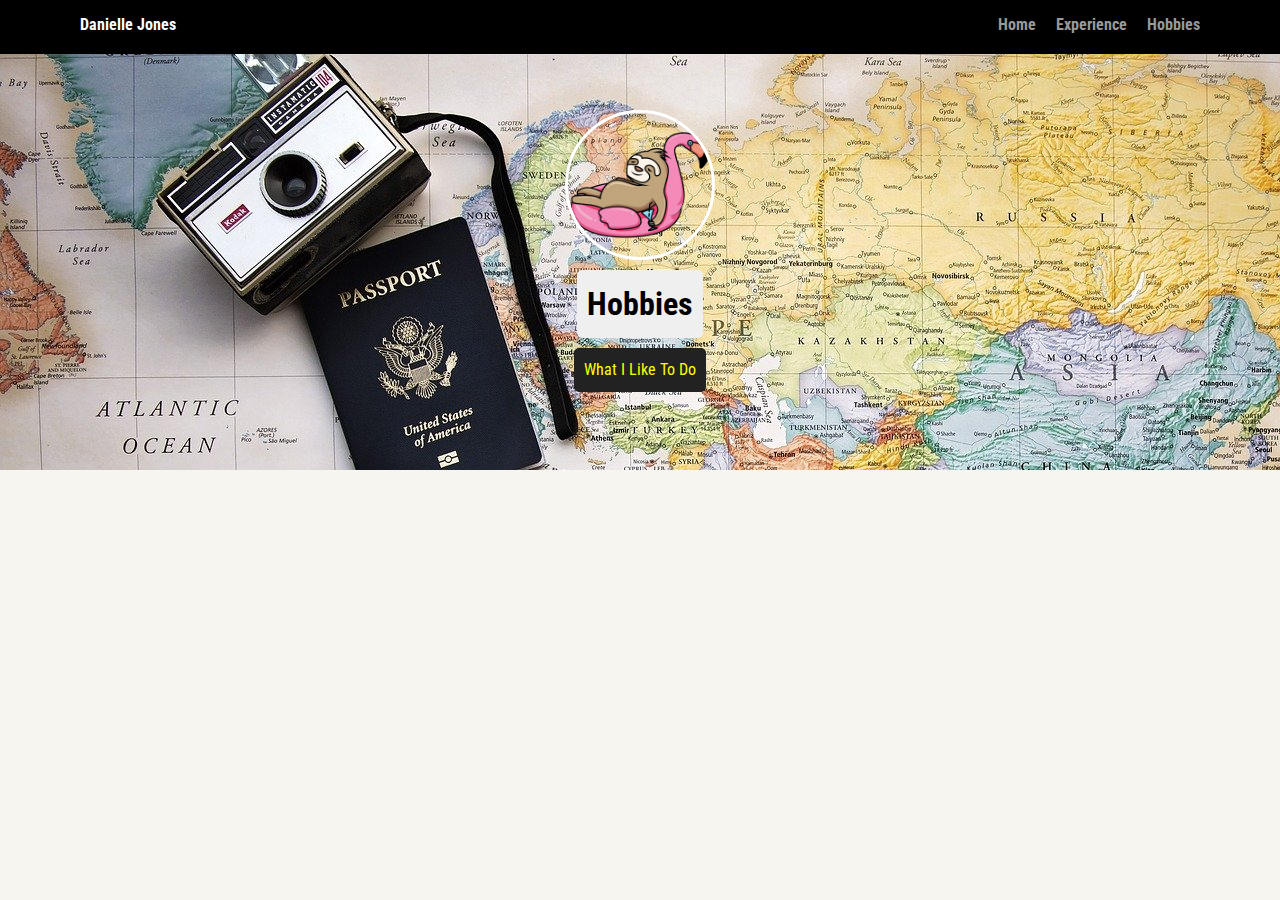
==== hobbies.html @ c4879a9b "added more pages and updated images/headings/font" ====
<html lang="en">
<head>
    <meta charset="UTF-8">
    <meta http-equiv="X-UA-Compatible" content="IE=edge">
    <meta name="viewport" content="width=device-width, initial-scale=1.0">
    <link rel="stylesheet" href="styles.css">
    <link rel="preconnect" href="https://fonts.gstatic.com">
  <link href="https://fonts.googleapis.com/css2?family=Roboto+Condensed&display=swap" rel="stylesheet">
    <title>Hobbies</title>
</head>
<body>
    
    <div class="main-nav">
        <ul class="nav">
          <li class="name">Danielle Jones</li>
          <li><a href="index.html">Home</a></li>
          <li><a href="experience.html">Experience</a></li>
          <li><a href="hobbies.html">Hobbies</a></li>
        </ul>
    </div>

    <header>
        <img src="images/sloth-relax.png" alt="Drawing of sloth sleep on a couch" class="profile-image">
        <h1 class="tag name">Hobbies</h1>
        <p class="tag location">What I Like To Do</p>
      </header>
</body>
</html>
---- styles.css ----
/* Global Layout Set-up */
* { 
  box-sizing: border-box;
}
  
body {
  margin: 0;
  padding: 0;
  text-align: center;
  font-family: 'Roboto Condensed', sans-serif;
  color: #222;
  background: #f7f5f0;
}
/* Link Styles */

a {
  text-decoration: none;
  color: #999;
}
a:hover {
  color: #6633ff;
}

/* Section Styles */

.main-nav {
  width: 100%;
  background: black;
  min-height: 30px;
  padding: 10px;
  position: fixed;
  text-align: center;
}
.nav {
  display: flex;
  justify-content: space-around;
  font-weight: 700;
  list-style-type: none;
  margin: 0 auto;
  padding: 0;
}

.nav .name {
    display: block;
    margin-right: auto;
    color: white;
}
.nav li {
  padding: 5px 10px 10px 10px;
}
.nav a {
  transition: all .5s;
}
.nav a:hover {
  color: white
}

header {
  text-align: center;
  background: url('images/passport.jpg.jpg') no-repeat top center ;
  background-size: cover;
  overflow: hidden;
  padding-top: 60px;
}
header {
  line-height: 1.5;
}
header .profile-image {
  margin-top: 50px;
  width: 150px;
  height: 150px;
  border-radius: 50%;
  border: 3px solid white;
  transition: all .5s;
}
header .profile-image:hover {
  transform: scale(1.2) rotate(5deg);
}
.tag {
  background-color: #efefef;
  color: black;
  padding: 10px;
  border-radius: 5px;
  display: table;
  margin: 10px auto;
} 
.location {
  background-color: #222;
  color: yellow;
}
.card {
  margin: 30px;
  padding: 20px 40px 40px;
  max-width: 500px;
  text-align: left;
  background: #fff;
  border-bottom: 4px solid #ccc;
  border-radius: 6px;
  transition: all .5s;
}
.card:hover {
  border-color: #ff99ff;
}

ul.skills {
  padding: 0;
  text-align: center;
}

.skills li {
  border-radius: 6px;
  display: inline-block;
  background: #ff9904;
  color: white;
  padding: 5px 10px;
  margin: 2px;
}

.skills li:nth-child(odd) {
  background: #0399ff;
}

footer {
  width: 100%;
  min-height: 30px;
  padding: 20px 0 40px 20px;
}

footer .copyright {
  top: -8px;
  font-size: .75em;
}

footer ul {
  list-style-type: none;
  margin: 0;
  padding: 0;
}

footer ul li {
  display: inline-block;
}

a.social {
  display: inline-block;
  text-indent: -9999px;
  margin-left: 5px;
  width: 30px;
  height: 30px;
  background-size: 30px 30px;
  opacity: .4;
  transition: all .5s;
}
a.twitter {
  background-image: url(images/twitter.svg);
}
a.linkedin {
  background-image: url(images/linkedin.svg);
}
a.github {
  background-image: url(images/github.svg);
}
a.social:hover {
  opacity: 1;
}
.clearfix {
  clear: both;
}

/* Styles for larger screens */
@media screen and (min-width: 720px) {
  
  .flex {
      display: -ms-flexbox;      /* TWEENER - IE 10 */
      display: flex; 
      max-width: 1200px;
      -ms-flex-pack: distribute;
      justify-content: space-around;
      margin: 0 auto;
  }

  header {
    min-height: 470px;
  }

  .nav {
    max-width: 1200px;
    padding: 0 30px;
  }


  main {
    padding-top: 20px;
  }

  main p {
    line-height: 1.6em;
  }

  footer {
    font-size: 1.3em;
    max-width: 1200px;
    margin: 40px auto;
  }

}
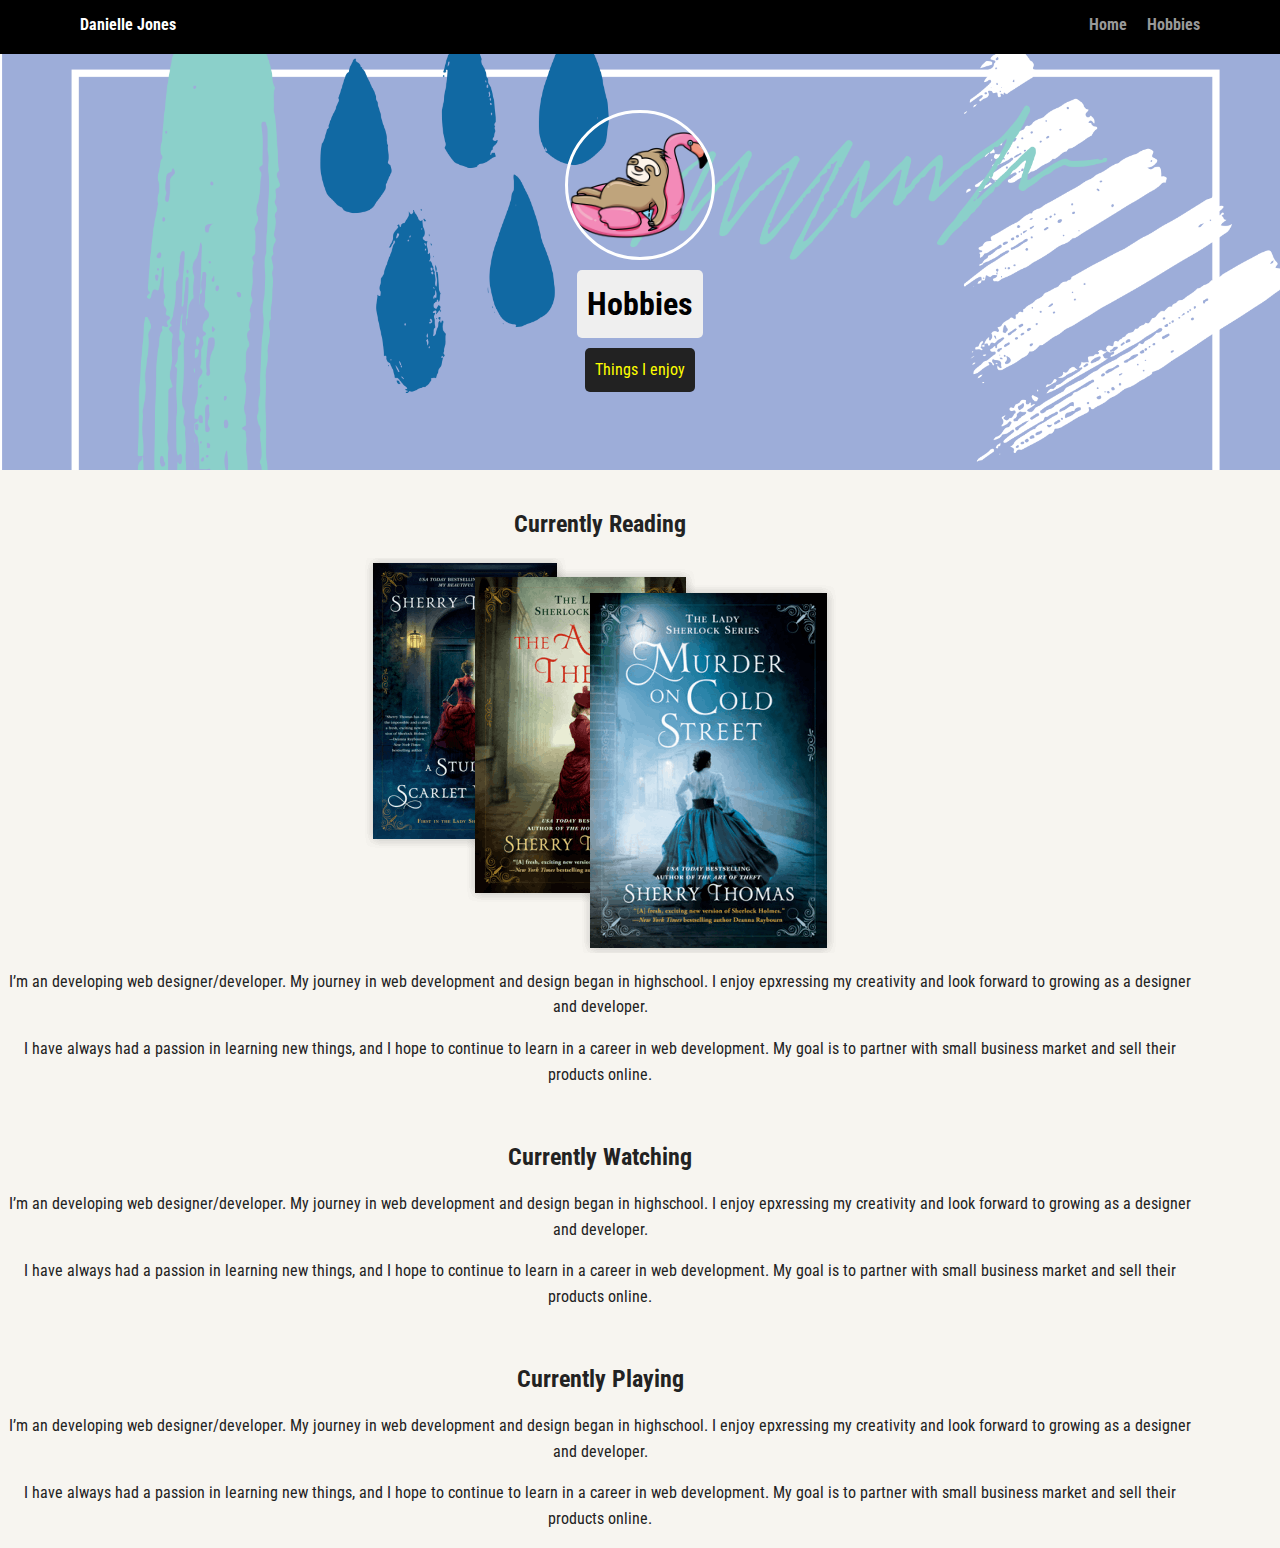
==== commit a36156fb: "Updated HTML content, update to flexbox and hobbies page. Added images for hobbies page." ====
--- a/hobbies.html
+++ b/hobbies.html
@@ -14,7 +14,6 @@
         <ul class="nav">
           <li class="name">Danielle Jones</li>
           <li><a href="index.html">Home</a></li>
-          <li><a href="experience.html">Experience</a></li>
           <li><a href="hobbies.html">Hobbies</a></li>
         </ul>
     </div>
@@ -22,7 +21,32 @@
     <header>
         <img src="images/sloth-relax.png" alt="Drawing of sloth sleep on a couch" class="profile-image">
         <h1 class="tag name">Hobbies</h1>
-        <p class="tag location">What I Like To Do</p>
+        <p class="tag location">Things I enjoy</p>
       </header>
+
+      <main class="flex-hobbies">
+        <div class="card-hobbies">
+          <h2>Currently Reading </h2>
+          <img src="images/lady-sherlock-series.png" alt="Book cover of The Lady Sherlock Series" class="hobbies-image">
+          <p>I’m an developing web designer/developer. My journey in web development and design began in highschool. I enjoy epxressing my creativity and look forward to growing as a designer and developer. </p>
+          <p>I have always had a passion in learning new things, and I hope to continue to learn in a career in web development. My goal is to partner with small business market and sell their products online.</p>
+          
+        </div> 
+
+        <main class="flex-hobbies">
+          <div class="card-hobbies">
+            <h2>Currently Watching </h2>
+            <p>I’m an developing web designer/developer. My journey in web development and design began in highschool. I enjoy epxressing my creativity and look forward to growing as a designer and developer. </p>
+            <p>I have always had a passion in learning new things, and I hope to continue to learn in a career in web development. My goal is to partner with small business market and sell their products online.</p>
+          </div> 
+
+          <main class="flex-hobbies">
+            <div class="card-hobbies">
+              <h2>Currently Playing </h2>
+              <p>I’m an developing web designer/developer. My journey in web development and design began in highschool. I enjoy epxressing my creativity and look forward to growing as a designer and developer. </p>
+              <p>I have always had a passion in learning new things, and I hope to continue to learn in a career in web development. My goal is to partner with small business market and sell their products online.</p>
+            </div> 
+
+
 </body>
 </html>--- a/styles.css
+++ b/styles.css
@@ -57,7 +57,7 @@
 
 header {
   text-align: center;
-  background: url('images/passport.jpg.jpg') no-repeat top center ;
+  background: url('images/header-1.png') no-repeat top center ;
   background-size: cover;
   overflow: hidden;
   padding-top: 60px;
@@ -88,7 +88,7 @@
   background-color: #222;
   color: yellow;
 }
-.card {
+.card, card-hobbies {
   margin: 30px;
   padding: 20px 40px 40px;
   max-width: 500px;
@@ -101,6 +101,11 @@
 .card:hover {
   border-color: #ff99ff;
 }
+
+.card-hobbies:hover{
+  border-color: #ff9904;
+}
+
 
 ul.skills {
   padding: 0;
@@ -178,6 +183,15 @@
       justify-content: space-around;
       margin: 0 auto;
   }
+  .flex-hobbies {     
+    display: flex;
+    flex-wrap: wrap;
+    align-items: center;    
+    justify-content: space-around;
+    flex: 0 auto;
+    max-width: 1200px;
+
+  }
 
   header {
     min-height: 470px;
@@ -187,7 +201,10 @@
     max-width: 1200px;
     padding: 0 30px;
   }
-
+  img .hobbies-image{
+    min-width: 10%;
+    
+  }
 
   main {
     padding-top: 20px;
